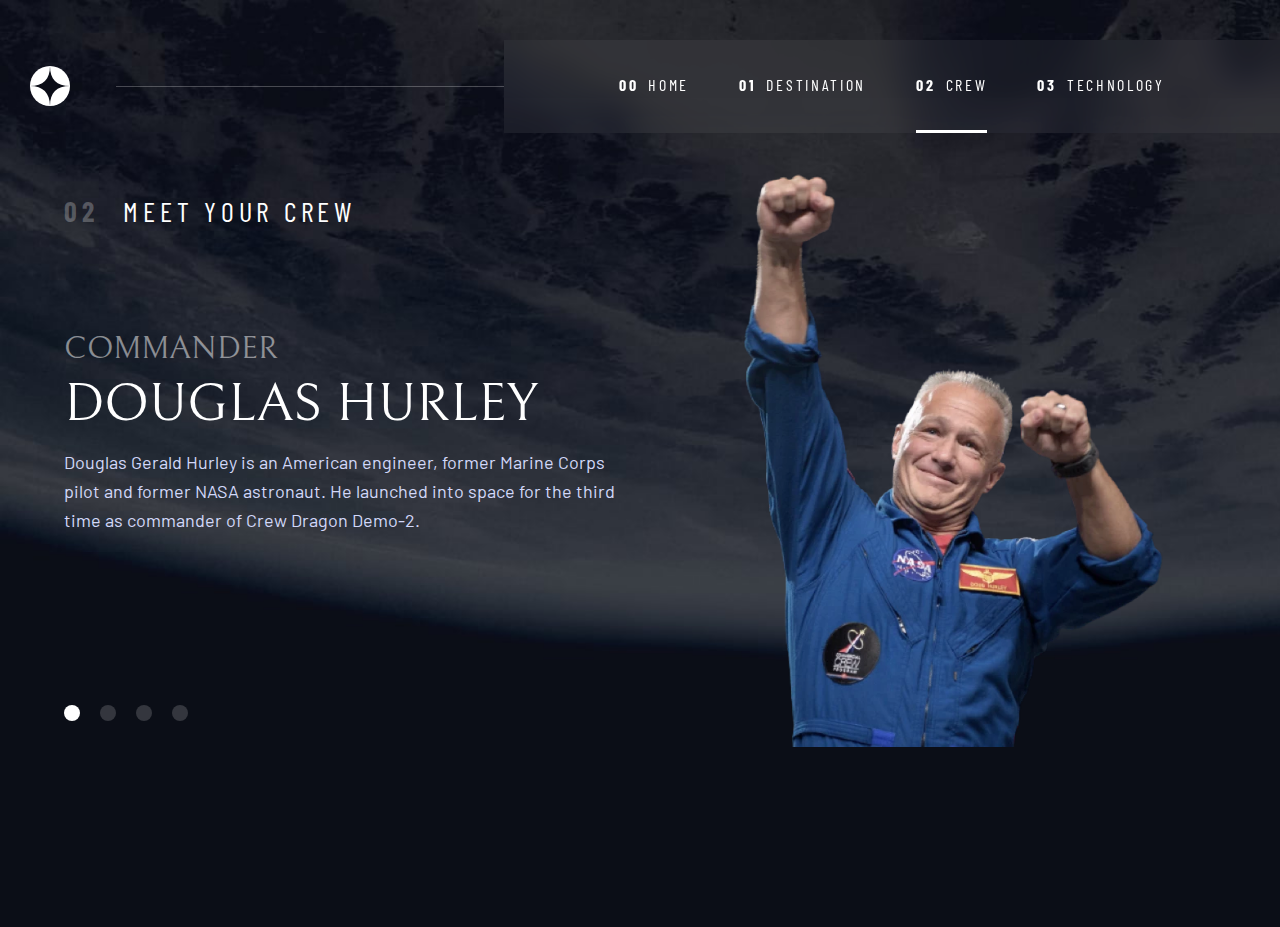
==== crew.html @ 68c20d28 "Feat:add crew page and its styles" ====
<!DOCTYPE html>
<html lang="en">
	<head>
		<meta charset="UTF-8" />
		<meta name="viewport" content="width=device-width, initial-scale=1.0" />
		<link
			rel="icon"
			type="image/png"
			sizes="32x32"
			href="./assets/favicon-32x32.png"
		/>
		<link rel="stylesheet" href="/css/index.css" />
		<title>Frontend Mentor | Space tourism website</title>
	</head>
	<body class="crew">
		<header class="page-header flex">
			<div class="logo">
				<img src="assets/shared/logo.svg" alt="Space toriusm logo" />
			</div>
			<button class="nav-toggle"><span class="sr-only">Menu</span></button>
			<nav>
				<ul class="primary-navigation flex">
					<li class="nav-tab">
						<a href="index.html"><span>00</span>HOME</a>
					</li>
					<li class="nav-tab">
						<a href="destination.html"><span>01</span>DESTINATION</a>
					</li>
					<li class="nav-tab active">
						<a href="./crew.html"><span>02</span>CREW</a>
					</li>
					<li class="nav-tab">
						<a href="./technology.html"><span>03</span>TECHNOLOGY</a>
					</li>
				</ul>
			</nav>
		</header>
		<main class="container flex">
			<h2 class="numbered-title main-title"><span>02</span> Meet your crew</h2>
			<div class="main-content flex">
				<div class="illisturation carousel-outer">
					<div class="carousel-inner flex">
						<div class="carousel-item">
							<img
								src="assets/crew/image-douglas-hurley.webp"
								alt="douglas hurley"
							/>
						</div>
						<div class="carousel-item">
							<img
								src="assets/crew/image-mark-shuttleworth.webp"
								alt="Mark Shuttleworth"
							/>
						</div>
						<div class="carousel-item">
							<img
								src="assets/crew/image-victor-glover.webp"
								alt="Victor Glover"
							/>
						</div>
						<div class="carousel-item">
							<img
								src="assets/crew/image-anousheh-ansari.webp"
								alt="Anousheh Ansari"
							/>
						</div>
					</div>
				</div>
				<div class="info flex">
					<div class="dot_indicator-list flex">
						<button class="active dot-indicator" data-number="0"></button>
						<button class="dot-indicator" data-number="1"></button>
						<button class="dot-indicator" data-number="2"></button>
						<button class="dot-indicator" data-number="3"></button>
					</div>
					<div class="carousel-outer">
						<div class="carousel-inner flex">
							<div class="carousel-item flow">
								<h3 class="heading-3"><span>Commander</span>Douglas Hurley</h3>
								<p class="txt-accent">
									Douglas Gerald Hurley is an American engineer, former Marine
									Corps pilot and former NASA astronaut. He launched into space
									for the third time as commander of Crew Dragon Demo-2.
								</p>
							</div>
							<div class="carousel-item flow">
								<h3 class="heading-3">
									<span>Mission Specialist </span> MARK SHUTTLEWORTH
								</h3>
								<p class="txt-accent">
									Mark Richard Shuttleworth is the founder and CEO of Canonical,
									the company behind the Linux-based Ubuntu operating system.
									Shuttleworth became the first South African to travel to space
									as a space tourist.
								</p>
							</div>
							<div class="carousel-item flow">
								<h3 class="heading-3"><span>PILOT</span>Victor Glover</h3>
								<p class="txt-accent">
									Pilot on the first operational flight of the SpaceX Crew
									Dragon to the International Space Station. Glover is a
									commander in the U.S. Navy where he pilots an F/A-18.He was a
									crew member of Expedition 64, and served as a station systems
									flight engineer.
								</p>
							</div>
							<div class="carousel-item flow">
								<h3 class="heading-3">
									<span>Flight Engineer</span>Anousheh Ansari
								</h3>
								<p class="txt-accent">
									Anousheh Ansari is an Iranian American engineer and co-founder
									of Prodea Systems. Ansari was the fourth self-funded space
									tourist, the first self-funded woman to fly to the ISS, and
									the first Iranian in space.
								</p>
							</div>
						</div>
					</div>
				</div>
			</div>
		</main>
		<script src="js/script.js"></script>
	</body>
</html>
---- css/index.css ----
/* #00-Fonts */
@import url('https://fonts.googleapis.com/css2?family=Barlow&family=Barlow+Condensed:wght@400;700&family=Bellefair&display=swap');
/* #01-RESETS----- */

*,
*::before,
*::after {
	box-sizing: border-box;
}

h1,
h2,
h3,
h4,
h5,
h6,
p {
	margin: 0;
	/* default for this project as all titles are regular */
	font-weight: 400;
}

img,
picture {
	max-width: 100%;
	display: block;
}
/* remove animations for people who've turned them off thanks to kievn powel */
@media (prefers-reduced-motion: reduce) {
	*,
	*::before,
	*::after {
		animation-duration: 0.01ms !important;
		animation-iteration-count: 1 !important;
		transition-duration: 0.01ms !important;
		scroll-behavior: auto !important;
	}
}

/* #02-CUSTOM PROPERTIES----- */
:root {
	/* reset default font size to 10px */
	font-size: 62.5%;
	/* #02-01-colors--------- */
	--dark: 230, 35%, 7%;
	--accent: 231, 77%, 90%;
	--white: 0, 0%, 100%;
	/* #02-02-font-sizes */
	--fs-h1: 8rem;
	--fs-h2: clamp(5.6rem, 1rem + 10vw, 10rem);
	--fs-h3: clamp(2.4rem, 1.6rem + 3vw, 5.6rem);
	--fs-h4: 3.2rem;
	--fs-h5: 1.6rem;
	--fs-s-h1: 2.8rem;
	--fs-s-h2: 1.6rem;
	--fs-nav: 1.6rem;
	--fs-tabs: 1.4rem;
	--fs-text: 1.5rem;
	--fs-btn-large: 2rem;
	--fs-cell-head: 1.4rem;
	/* #02-03-Font-Family */
	--ff-titles: 'Bellefair', serif;
	--ff-cond: 'Barlow Condensed', sans-serif;
	--ff-normal: 'Barlow', sans-serif;
	/* #02-04-letter spacing */
	--char-sp-h5: 2.7px;
	--char-sp-s-h2: 2.7px;
	--char-sp-s-h5: 2.35px;
	--char-sp-tabs: 2.38px;
	--char-sp-nav: 2.7px;
	--char-sp-btn-large: 2px;
	--char-sp-cell-head: 2.36px;
}

@media (min-width: 35em) {
	:root {
		/* #02-02-font-sizes */
		--fs-h1: 15rem;

		--fs-h5: 2rem;
		--fs-s-h2: 2rem;
		--fs-text: 1.6rem;
		--fs-tabs: 1.6rem;
		--fs-btn-large: 3.2rem;

		/* #02-04-letter spacing */
		--char-sp-s-h2: 3.38px;
		--char-sp-h5: 3.38px;
		--char-sp-tabs: 2.7px;
	}
}

@media (min-width: 45em) {
	:root {
		/* #02-02-font-sizes */

		--fs-h5: 2.8rem;
		--fs-s-h2: 2.8rem;
		--fs-text: 1.8rem;

		/* #02-04-letter spacing */

		--char-sp-s-h2: 4.72px;
		--char-sp-h5: 4.75px;
	}
}
/* #03-Body Setup  */

body {
	/* reset to body */
	margin: 0;
	padding: 0;
	/* colors */
	background-color: hsl(var(--dark));
	color: hsl(var(--white));
	/* fonts */
	font-family: var(--ff-normal);
	font-size: var(--fs-text);
	line-height: 1.6;
	min-height: 100vh;
}

/* #04-Utilty Classes */

/* #04-01- Layout Utility */

.flex {
	display: flex;
	gap: var(--gap, 1.6rem);
}

.container {
	width: 90%;
	max-width: 120.8rem;
	margin: 0 auto;
}

.sr-only {
	position: absolute;
	width: 1px;
	height: 1px;
	padding: 0;
	margin: -1px;
	overflow: hidden;
	clip: rect(0, 0, 0, 0);
	white-space: nowrap; /* added line */
	border: 0;
}
/* #04-02- Colors */

.bg-dark {
	background-color: hsl(var(--dark));
}

.bg-accent {
	background-color: hsl(var(--accent));
}

.bg-white {
	background-color: hsl(var(--white));
}

.txt-dark {
	color: hsl(var(--dark));
}
.txt-accent {
	color: hsl(var(--accent));
}
.txt-white {
	color: hsl(var(--white));
}

/* #04-03-Typography */

.numbered-title {
	font-size: var(--fs-h5);
	font-family: var(--ff-cond);
	text-transform: uppercase;
	letter-spacing: var(--char-sp-h5);
	margin-bottom: 1em;
}
.numbered-title span {
	font-weight: 700;
	color: hsla(var(--white), 0.25);
	margin-right: 0.5em;
}
@media (min-width: 35em) {
	.numbered-title {
		margin: 2em 0;
	}
}
.heading-1,
.heading-2,
.heading-3,
.heading-4 {
	font-family: var(--ff-titles);
	line-height: 1.1;
	text-transform: uppercase;
}
.heading-1 {
	font-size: var(--fs-h1);
	letter-spacing: 0;
}
.heading-2 {
	font-size: var(--fs-h2);
}
.heading-3 {
	font-size: var(--fs-h3);
}
.heading-4 {
	font-size: var(--fs-h4);
}
.heading-5 {
	font-size: var(--fs-h5);
	font-family: var(--ff-titles);
	line-height: 1.1;
}

.subheading-1 {
	font-family: var(--ff-normal);
	font-size: var(--fs-s-h1);
}

.subheading-2 {
	font-family: var(--ff-cond);
	font-size: var(--fs-s-h2);
	letter-spacing: var(--char-sp-s-h2);
	text-transform: uppercase;
}

.nav-text {
	font-family: var(--ff-cond);
	font-size: var(--fs-nav);
	letter-spacing: var(--char-sp-nav);
}
/* #04-04-spaces */

.flow > * + * {
	margin-top: var(--flow-gap, 1.4rem);
}

.text-align-center {
	text-align: center;
}

/* #05-COMPONENTS */
/* #05-01 BUTTONS */

.btn-large {
	color: hsl(var(--dark));
	background-color: hsl(var(--white));
	text-decoration: none;
	font-family: var(--ff-titles);
	font-size: var(--fs-btn-large);
	letter-spacing: var(--char-sp-btn-large);
	display: flex;
	justify-content: center;
	align-items: center;
	border-radius: 50%;
	width: 15rem;
	height: 15rem;
	position: relative;
}
@media (min-width: 35em) {
	.btn-large {
		width: 24.4rem;
		height: 24.4rem;
	}
}

@media (min-width: 45em) {
	.btn-large {
		width: 27.4rem;
		height: 27.4rem;
	}
}

.btn-large::after {
	content: '';
	position: absolute;
	width: 100%;
	height: 100%;
	top: 0;
	left: 0;
	border-radius: 50%;
	transition: all 0.5s ease;
	transform: scale(1);
	opacity: 0;
	background-color: hsla(var(--white), 0.2);
}

.btn-large:hover::after,
.btn-large:focus::after {
	opacity: 1;
	transform: scale(1.5);
}

/* #05-02 tabs */
.tab-list,
.dot_indicator-list,
.num_indicator-list {
	--gap: 3.2rem;
}
.tab-list,
.dot_indicator-list {
	justify-content: center;
}
.tab,
.nav-tab {
	background-color: transparent;
	border: 0px;
	border-bottom: 0.3rem solid transparent;
	color: hsl(var(--accent));
	padding: var(--underline-gap, 1.6rem) 0;
	font-family: var(--ff-cond);
	font-size: var(--fs-nav);
	letter-spacing: var(--char-sp-nav);
	text-transform: uppercase;
	cursor: pointer;
	transition: all 0.5s ease;
}
.tab {
	font-size: var(--fs-tabs);
	letter-spacing: var(--char-sp-tabs);
}

.tab.active,
.nav-tab.active {
	border-bottom-color: hsl(var(--white));
	color: hsl(var(--white));
}
.tab:hover {
	border-bottom-color: hsla(var(--white), 0.5);
}

/* #05-03 dot-indicator */

.dot-indicator {
	background-color: hsla(var(--white), 0.17);
	border: 0;
	padding: 0.5rem;
	border-radius: 50%;
	cursor: pointer;
	transition: background-color 0.5s ease;
}

@media (min-width: 45em) {
	.dot-indicator {
		padding: 0.8rem;
	}
}

.dot-indicator.active {
	background-color: hsla(var(--white), 1);
}

.dot-indicator:hover {
	background-color: hsla(var(--white), 0.5);
}

/* #05-04 num-indicator */
.num_indicator-list {
	flex-direction: column;
}
.num-indicator {
	width: 8rem;
	height: 8rem;
	font-family: var(--ff-titles);
	font-size: var(--fs-btn-large);
	border-radius: 50%;
	background-color: transparent;
	color: hsl(var(--white));
	border: solid 2px hsla(var(--white), 0.25);
	transition: all 0.5s ease;
}

.num-indicator:hover,
.num-indicator:focus {
	border-color: hsla(var(--white), 1);
}

.num-indicator.active {
	border-color: hsla(var(--white), 1);
	background-color: hsla(var(--white), 1);
	color: hsl(var(--dark));
}

/* #05-05 Primary Navigation */
.page-header {
	justify-content: space-between;
	align-items: center;
	position: relative;
	flex-grow: 0;
}
.logo {
	margin: 2rem;
	width: 4rem;
	height: 4rem;
	flex-shrink: 0;
}
.nav-toggle {
	position: absolute;
	right: 1.2rem;
	top: 1.5rem;
	z-index: 2;
	width: 4.8rem;
	height: 4.8rem;
	background-color: transparent;
	border: 0;
	background-image: url('../assets/shared/icon-hamburger.svg');
	background-repeat: no-repeat;
	background-position: center;
	cursor: pointer;
}

.nav-toggle.open {
	background-image: url('../assets/shared/icon-close.svg');
}
.primary-navigation {
	position: fixed;
	top: 0;
	bottom: 0;
	right: 0;
	left: 30vw;
	z-index: 1;
	--underline-gap: 0.5rem;
	--gap: clamp(1.5rem, 5vw, 5rem);

	flex-direction: column;
	margin: 0;
	padding: 15vh 2rem 0 4rem;
	list-style: none;
	font-family: var(--ff-cond);
	font-size: var(--fs-nav);
	letter-spacing: var(--char-sp-nav);
	background-color: hsla(var(--dark), 0.95);
	transform: translateX(100%);
	transition: transform 0.3s ease-in-out;
}

@supports (backdrop-filter: blur(1.5rem)) {
	.primary-navigation {
		background-color: hsla(var(--white), 0.05);
		backdrop-filter: blur(1.5rem);
	}
}

.primary-navigation.open {
	transform: translateX(0%);
}
.nav-tab {
	border-bottom: 0rem;
}
.primary-navigation a {
	text-decoration: none;
	color: hsla(var(--white), 1);
}

.primary-navigation span {
	margin-right: 1rem;
	font-weight: 700;
}
/* tablet version */
@media (min-width: 35em) {
	.nav-toggle {
		display: none;
	}

	.logo {
		margin: 0 clamp(2rem, 4vw, 3rem) 0;
	}
	.primary-navigation {
		position: static;
		--underline-gap: 3.2rem;
		flex-direction: row;
		justify-content: center;
		padding: 0 clamp(2rem, 9vw, 12.5rem);
		transform: translateX(0%);
	}

	.primary-navigation span {
		display: none;
	}

	.primary-navigation .nav-tab:hover,
	.primary-navigation .nav-tab:focus {
		border-bottom-color: hsla(var(--white), 0.5);
	}

	.primary-navigation .nav-tab {
		border-bottom: 0.3rem solid transparent;
	}
	.primary-navigation .nav-tab.active {
		border-bottom: 0.3rem solid hsl(var(--white));
	}
}

@media (min-width: 45em) {
	.page-header {
		padding-top: 4rem;
	}
	.page-header::after {
		content: '';
		width: 100%;
		height: 1px;
		position: relative;
		background-color: hsla(var(--white), 0.25);
		order: 1;
		margin-right: -5rem;
	}
	.page-header nav {
		order: 2;
	}
	.primary-navigation span {
		display: inline;
	}
}

.page-text {
	max-width: 50ch;
}

.cell-head {
	font-size: var(--fs-cell-head);
	letter-spacing: var(--char-sp-cell-head);
}

/* #06 page-specific */
/* #06-01 Home */
body {
	background-repeat: no-repeat;
	background-size: cover;
}
.home {
	background-image: url(../assets/home/background-home-mobile.jpg);
	background-position: center bottom;
	display: flex;
	flex-direction: column;
}

main {
	flex-direction: column;
	justify-content: space-around;
	flex-grow: 1;
	align-items: center;
}
@media (min-width: 35em) {
	.home {
		background-image: url(../assets/home/background-home-tablet.jpg);
		background-position: center;
	}
}

@media (min-width: 45em) {
	main {
		padding: 0 0 max(5rem, 20vh);
	}
	.home main {
		flex-direction: row;
		align-items: flex-end;
		justify-content: space-between;
	}

	.home {
		background-image: url(../assets/home/background-home-desktop.jpg);
		background-position: center;
	}

	.page-text {
		text-align: left;
	}
}

.home h1 span {
	display: block;
}

/* #06-02 Destination */

.carousel-outer {
	width: 80vw;
	overflow: hidden;
	margin: 0 auto;
}

.carousel-inner {
	width: 400%;
	--gap: 0;
	transition: transform 0.5s ease-in-out;
}
.carousel-item {
	width: 25%;
	text-align: center;
}
.item-footer {
	border-top: 1px solid hsla(var(--white), 0.25);
	padding: 3rem 0;
	margin-top: 3rem;
}
.item-footer span {
	display: block;
}

.item-footer p + p {
	margin: 3rem 0 0;
}

.cell-info {
	font-size: var(--fs-s-h1);
	font-family: var(--ff-titles);
	text-transform: uppercase;
}
.illisturation .carousel-item {
	display: flex;
	align-items: center;
	justify-content: center;
}
.illisturation img {
	max-width: 70%;
}
.tab-list {
	margin: 3rem 0;
	--gap: 2.6rem;
}

.destination {
	background-image: url(../assets/destination/background-destination-mobile.jpg);
}

@media (min-width: 35em) {
	.destination {
		background-image: url(../assets/destination/background-destination-tablet.jpg);
	}
	.numbered-title {
		align-self: flex-start;
	}

	.item-footer {
		display: flex;
		justify-content: space-around;
		padding: 2rem 0;
	}

	.item-footer p + p {
		margin: 0 0;
	}
}

@media (min-width: 45em) {
	.destination {
		background-image: url(../assets/destination/background-destination-desktop.jpg);
	}
	.destination main > div {
		display: flex;
		justify-content: space-between;
		width: 100%;
		gap: min(5vw, 5rem);
	}

	.carousel-outer {
		width: 45vw;
		display: flex;
		margin: 0;
	}
	.carousel-inner {
		flex-shrink: 0;
	}

	.tab-list {
		margin-top: 0;
		justify-content: flex-start;
		--gap: 3.5rem;
	}

	.illisturation img {
		max-width: 80%;
		margin-top: 5rem;
	}

	.carousel-item {
		text-align: left;
	}

	.item-footer {
		margin-top: 4.5rem;
		padding-bottom: 0;
		justify-content: flex-start;
		gap: min(6vw, 8rem);
	}
}

/* #06-02 crew */
.main-content {
	flex-direction: column;
	--gap: 3rem;
}
.crew h3 span {
	display: block;
	font-size: clamp(1.6rem, 0.66em, 3.2rem);
	color: hsla(var(--white), 0.5);
	margin-bottom: 0.8rem;
}
.crew .dot_indicator-list {
	--gap: 2rem;
}
.crew .info {
	flex-direction: column;
	--gap: 3rem;
}

.crew .illisturation .carousel-item {
	align-items: flex-end;
	border-bottom: 1px solid hsla(var(--white), 0.1);
}

.crew .illisturation img {
	height: 25.3rem;
	object-fit: cover;
}

.crew {
	background-image: url(../assets/crew/background-crew-mobile.jpg);
}

@media (min-width: 35em) {
	.crew {
		background-image: url(../assets/crew/background-crew-tablet.jpg);
	}
	.crew .info {
		order: 1;
	}
	.crew .illisturation {
		order: 2;
	}

	.crew .info .dot_indicator-list {
		order: 2;
	}

	.crew .illisturation img {
		height: auto;
	}
}

@media (min-width: 45em) {
	.crew {
		background-image: url(../assets/crew/background-crew-desktop.jpg);
	}

	.main-content {
		flex-direction: row;
		justify-content: space-between;
		width: 100%;
		--gap: min(5vw, 5rem);
	}
	.dot_indicator-list {
		justify-content: flex-start;
	}
	.crew .illisturation {
		margin-top: -20vh;
	}

	.crew .illisturation .carousel-item {
		border-bottom: none;
	}
	.crew .illisturation img {
		height: auto;
		margin-top: 0;
	}

	.crew .info {
		justify-content: space-around;
	}
}
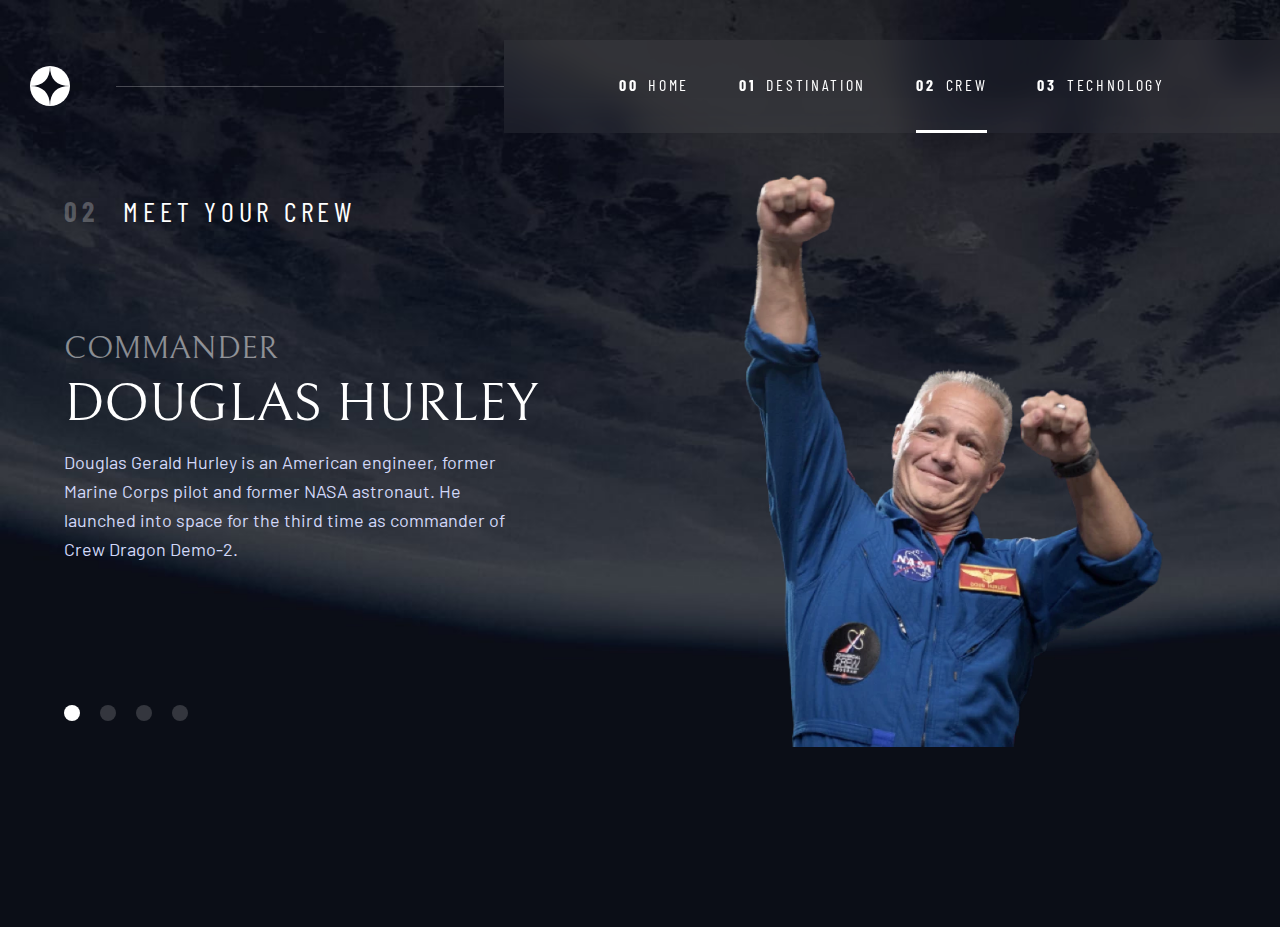
==== commit e3098b5f: "Fix:Add text to empty indicator buttons" ====
--- a/crew.html
+++ b/crew.html
@@ -68,10 +68,18 @@
 				</div>
 				<div class="info flex">
 					<div class="dot_indicator-list flex">
-						<button class="active dot-indicator" data-number="0"></button>
-						<button class="dot-indicator" data-number="1"></button>
-						<button class="dot-indicator" data-number="2"></button>
-						<button class="dot-indicator" data-number="3"></button>
+						<button class="active dot-indicator" data-number="0">
+							<span class="sr-only">Commander </span>
+						</button>
+						<button class="dot-indicator" data-number="1">
+							<span class="sr-only">Mission Specialist </span>
+						</button>
+						<button class="dot-indicator" data-number="2">
+							<span class="sr-only">Pilot </span>
+						</button>
+						<button class="dot-indicator" data-number="3">
+							<span class="sr-only">Flight Engineer </span>
+						</button>
 					</div>
 					<div class="carousel-outer">
 						<div class="carousel-inner flex">
--- a/css/index.css
+++ b/css/index.css
@@ -57,6 +57,7 @@
 	--fs-tabs: 1.4rem;
 	--fs-text: 1.5rem;
 	--fs-btn-large: 2rem;
+	--fs-btn-num: 1.6rem;
 	--fs-cell-head: 1.4rem;
 	/* #02-03-Font-Family */
 	--ff-titles: 'Bellefair', serif;
@@ -82,6 +83,7 @@
 		--fs-text: 1.6rem;
 		--fs-tabs: 1.6rem;
 		--fs-btn-large: 3.2rem;
+		--fs-btn-num: 2.4rem;
 
 		/* #02-04-letter spacing */
 		--char-sp-s-h2: 3.38px;
@@ -97,6 +99,7 @@
 		--fs-h5: 2.8rem;
 		--fs-s-h2: 2.8rem;
 		--fs-text: 1.8rem;
+		--fs-btn-num: 3.2rem;
 
 		/* #02-04-letter spacing */
 
@@ -360,18 +363,37 @@
 
 /* #05-04 num-indicator */
 .num_indicator-list {
-	flex-direction: column;
+	justify-content: center;
+}
+@media (min-width: 45em) {
+	.num_indicator-list {
+		flex-direction: column;
+	}
 }
 .num-indicator {
-	width: 8rem;
-	height: 8rem;
+	width: 4rem;
+	height: 4rem;
 	font-family: var(--ff-titles);
-	font-size: var(--fs-btn-large);
+	font-size: var(--fs-btn-num);
 	border-radius: 50%;
 	background-color: transparent;
 	color: hsl(var(--white));
 	border: solid 2px hsla(var(--white), 0.25);
 	transition: all 0.5s ease;
+	cursor: pointer;
+}
+@media (min-width: 35em) {
+	.num-indicator {
+		width: 6rem;
+		height: 6rem;
+	}
+}
+
+@media (min-width: 45em) {
+	.num-indicator {
+		width: 8rem;
+		height: 8rem;
+	}
 }
 
 .num-indicator:hover,
@@ -772,3 +794,84 @@
 		justify-content: space-around;
 	}
 }
+
+/* #06-04 technology */
+.technology {
+	background-image: url(../assets/technology/background-technology-mobile.jpg);
+}
+.technology .main-title {
+	text-align: center;
+}
+.technology .illisturation.carousel-outer {
+	width: 100vw;
+}
+
+.technology .illisturation img {
+	width: 100%;
+	max-width: 100%;
+}
+
+.technology .carousel-inner {
+	width: 300%;
+}
+.technology .carousel-item {
+	width: calc(100% / 3);
+}
+.carousel-item > p {
+	max-width: 45ch;
+	margin-right: auto;
+	margin-left: auto;
+}
+.technology .subheading-2 {
+	font-size: 1.4rem;
+	letter-spacing: 2.36px;
+	margin-bottom: 0.5rem;
+}
+@media (min-width: 35em) {
+	.technology {
+		background-image: url(../assets/technology/background-technology-tablet.jpg);
+	}
+
+	.technology .main-title {
+		text-align: left;
+	}
+	.technology .main-content {
+		--gap: min(5vh, 5rem);
+	}
+	.technology .subheading-2 {
+		font-size: 1.6rem;
+		letter-spacing: 2.7px;
+	}
+}
+
+@media (min-width: 45em) {
+	.technology .main-content {
+		padding-left: 6%;
+		--gap: min(5vw, 5rem);
+		align-items: center;
+	}
+
+	.technology .num_indicator-list {
+		order: 1;
+	}
+	.technology .illisturation.carousel-outer {
+		order: 3;
+		flex-shrink: 1;
+		width: 40%;
+	}
+	.illisturation img {
+		margin-top: 0;
+	}
+	.technology .info {
+		order: 2;
+		width: 45%;
+	}
+	.carousel-item > p {
+		margin-left: 0;
+	}
+	.technology {
+		background-image: url(../assets/technology/background-technology-desktop.jpg);
+	}
+	.technology .subheading-2 {
+	}
+}
